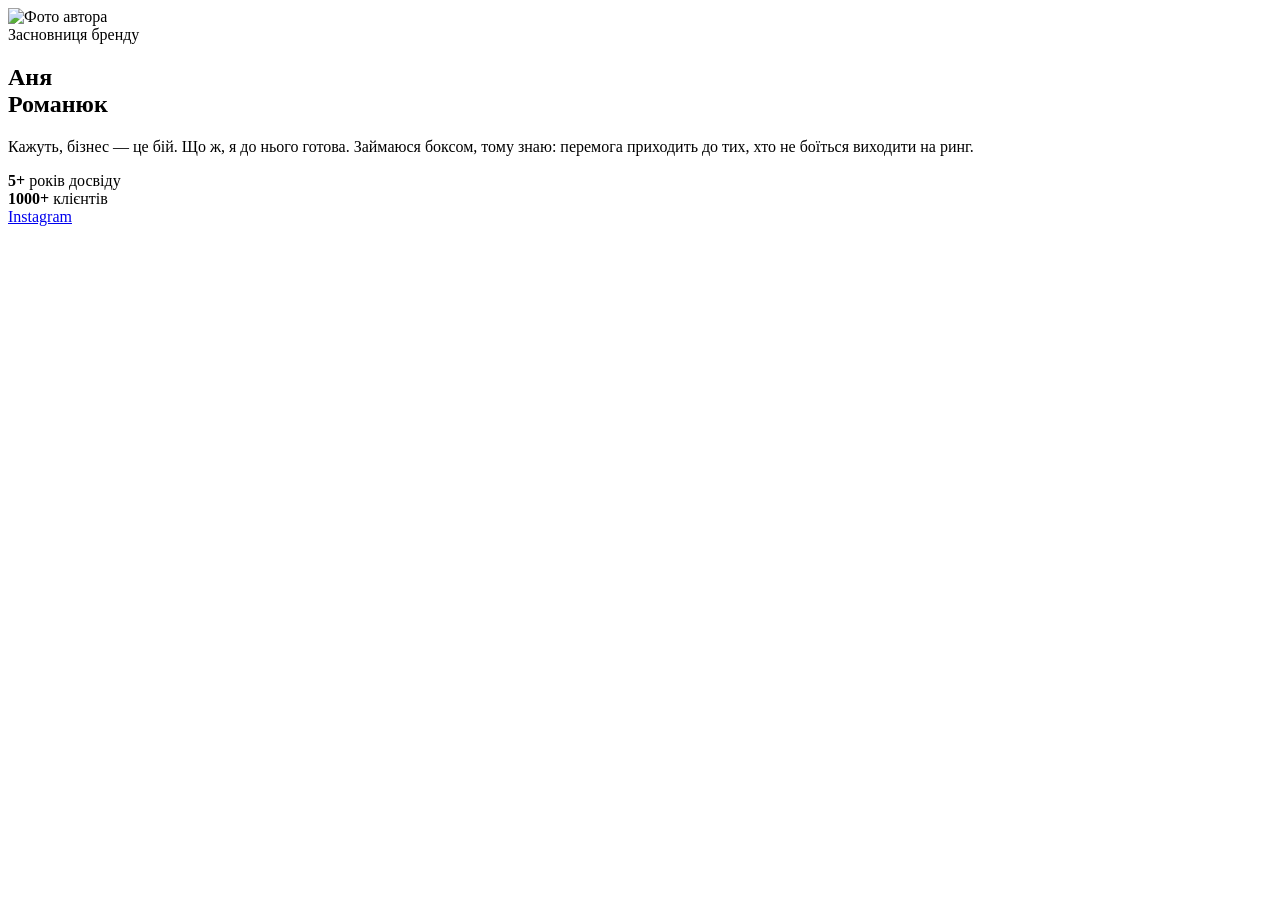
==== anna/indexanna.html @ e592eb0a "Add indexanna.html for author introduction" ====
<!DOCTYPE html>
<html lang="uk">
<head>
    <meta charset="UTF-8">
    <meta name="viewport" content="width=device-width, initial-scale=1.0">
    <title>Знайомство з автором</title>
    <link rel="stylesheet" href="style.css">
</head>
<body>

    <section class="about-card">
        <div class="image-container">
            <img src="https://via.placeholder.com/400x500" alt="Фото автора">
        </div>
        
        <div class="content">
            <span class="subtitle">Засновниця бренду</span>
            <h1>Аня <br><span>Романюк</span></h1>
            <p>
Кажуть, бізнес — це бій. Що ж, я до нього готова. Займаюся боксом, тому знаю: перемога приходить до тих, хто не боїться виходити на ринг.            </p>
            
            <div class="stats">
                <div class="stat-item">
                    <strong>5+</strong>
                    <span>років досвіду</span>
                </div>
                <div class="stat-item">
                    <strong>1000+</strong>
                    <span>клієнтів</span>
                </div>
            </div>

            <div class="cta-group">
                <a href="#" class="btn btn-outline">Instagram</a>
            </div>
        </div>
    </section>

</body>
</html>
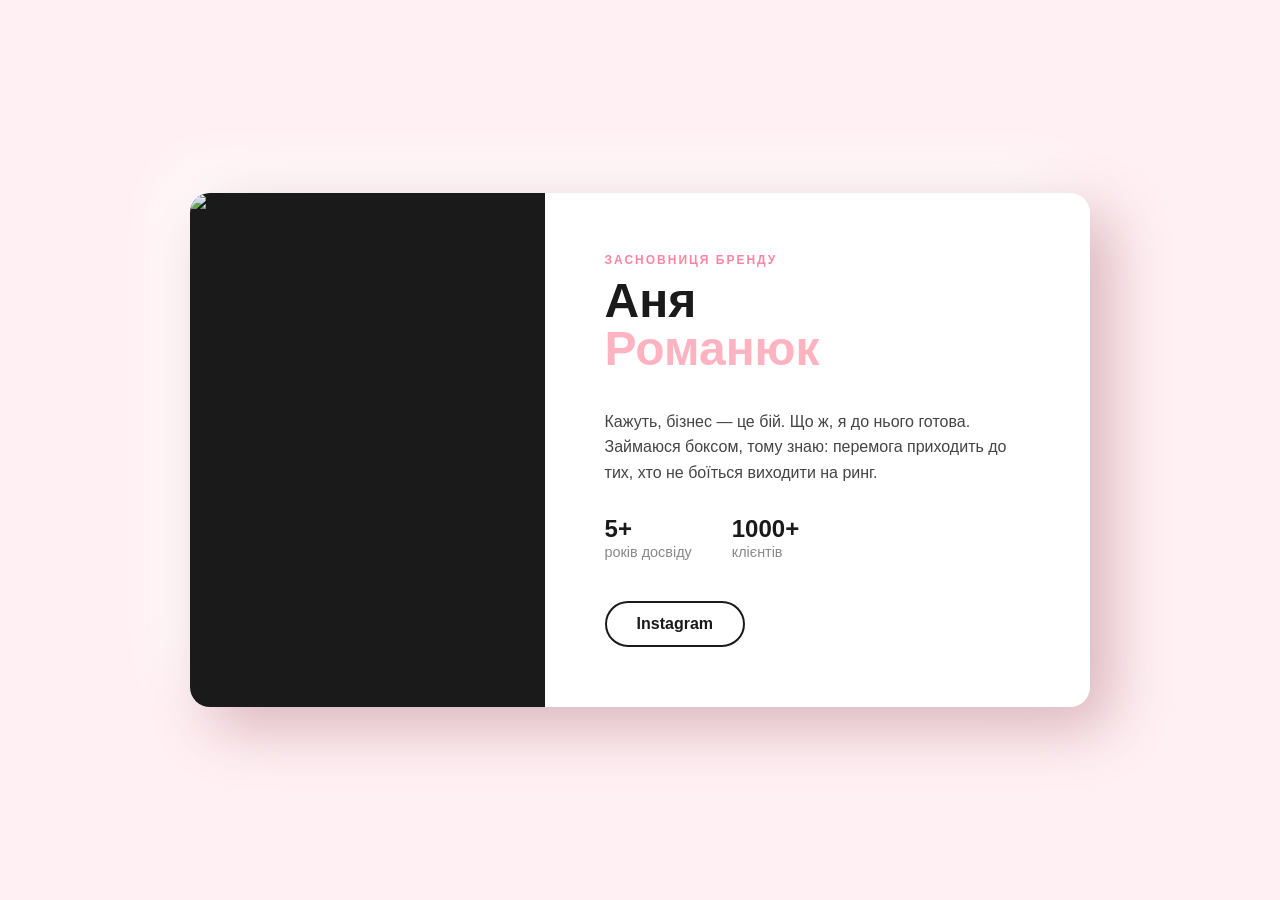
==== commit c989b493: "Change stylesheet link to annaz.css" ====
--- a/anna/indexanna.html
+++ b/anna/indexanna.html
@@ -4,7 +4,7 @@
     <meta charset="UTF-8">
     <meta name="viewport" content="width=device-width, initial-scale=1.0">
     <title>Знайомство з автором</title>
-    <link rel="stylesheet" href="style.css">
+    <link rel="stylesheet" href="annaz.css">
 </head>
 <body>
 
--- a/anna/annaz.css
+++ b/anna/annaz.css
@@ -0,0 +1,138 @@
+/* Основні налаштування */
+body {
+    margin: 0;
+    padding: 0;
+    display: flex;
+    justify-content: center;
+    align-items: center;
+    min-height: 100vh;
+    background-color: #fff0f3; /* Дуже світлий рожевий для фону */
+    font-family: 'Segoe UI', Tahoma, Geneva, Verdana, sans-serif;
+    color: #1a1a1a;
+}
+
+/* Картка профілю */
+.about-card {
+    display: flex;
+    max-width: 900px;
+    background: #ffffff;
+    border-radius: 20px;
+    overflow: hidden;
+    box-shadow: 20px 20px 60px #d9b3bb, -20px -20px 60px #ffffff;
+    margin: 20px;
+}
+
+/* Контейнер для фото */
+.image-container {
+    flex: 1;
+    background-color: #1a1a1a;
+    min-width: 350px;
+}
+
+.image-container img {
+    width: 100%;
+    height: 100%;
+    object-fit: cover;
+    display: block;
+    filter: grayscale(20%);
+    transition: 0.5s;
+}
+
+.image-container img:hover {
+    filter: grayscale(0%);
+}
+
+/* Контентна частина */
+.content {
+    flex: 1.2;
+    padding: 60px;
+    display: flex;
+    flex-direction: column;
+    justify-content: center;
+}
+
+.subtitle {
+    text-transform: uppercase;
+    letter-spacing: 2px;
+    font-size: 12px;
+    color: #ff85a2; /* Акцентний рожевий */
+    font-weight: bold;
+    margin-bottom: 10px;
+}
+
+h1 {
+    font-size: 3rem;
+    line-height: 1;
+    margin: 0 0 20px 0;
+    color: #1a1a1a;
+}
+
+h1 span {
+    color: #ffb3c1; /* Світло-рожевий для прізвища */
+}
+
+p {
+    line-height: 1.6;
+    color: #444;
+    margin-bottom: 30px;
+}
+
+/* Статистика */
+.stats {
+    display: flex;
+    gap: 40px;
+    margin-bottom: 40px;
+}
+
+.stat-item strong {
+    display: block;
+    font-size: 1.5rem;
+    color: #1a1a1a;
+}
+
+.stat-item span {
+    font-size: 0.9rem;
+    color: #888;
+}
+
+/* Кнопки */
+.cta-group {
+    display: flex;
+    gap: 15px;
+}
+
+.btn {
+    padding: 12px 30px;
+    text-decoration: none;
+    border-radius: 50px;
+    font-weight: 600;
+    transition: 0.3s;
+}
+
+.btn-black {
+    background: #1a1a1a;
+    color: #fff;
+}
+
+.btn-black:hover {
+    background: #ff85a2;
+}
+
+.btn-outline {
+    border: 2px solid #1a1a1a;
+    color: #1a1a1a;
+}
+
+.btn-outline:hover {
+    background: #ffe5ec;
+}
+
+/* Адаптивність для мобілок */
+@media (max-width: 768px) {
+    .about-card {
+        flex-direction: column;
+    }
+    .content {
+        padding: 40px 30px;
+    }
+}
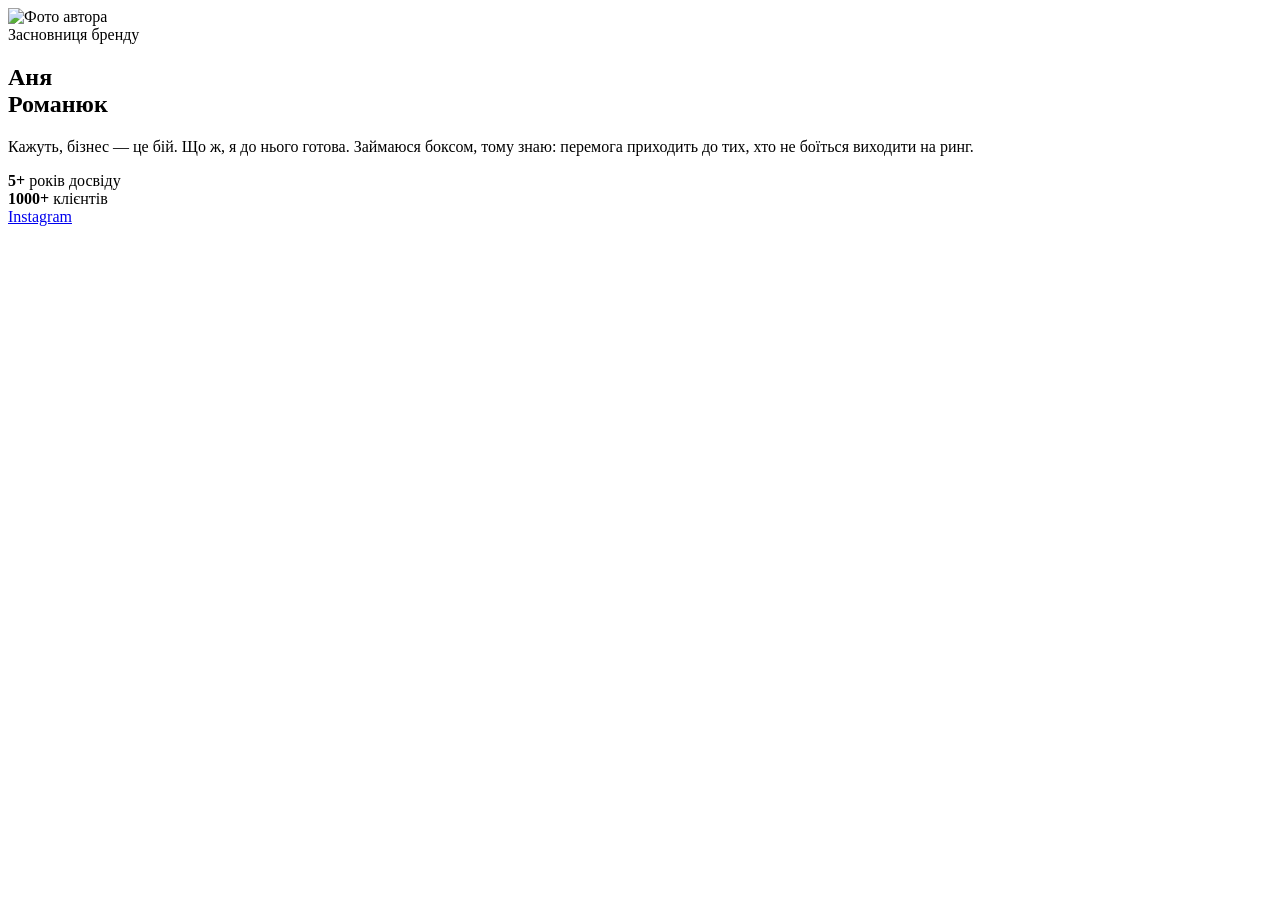
==== commit e385df83: "Change stylesheet link from annaz.css to vika.css" ====
--- a/anna/indexanna.html
+++ b/anna/indexanna.html
@@ -4,7 +4,7 @@
     <meta charset="UTF-8">
     <meta name="viewport" content="width=device-width, initial-scale=1.0">
     <title>Знайомство з автором</title>
-    <link rel="stylesheet" href="annaz.css">
+    <link rel="stylesheet" href="vika.css">
 </head>
 <body>
 
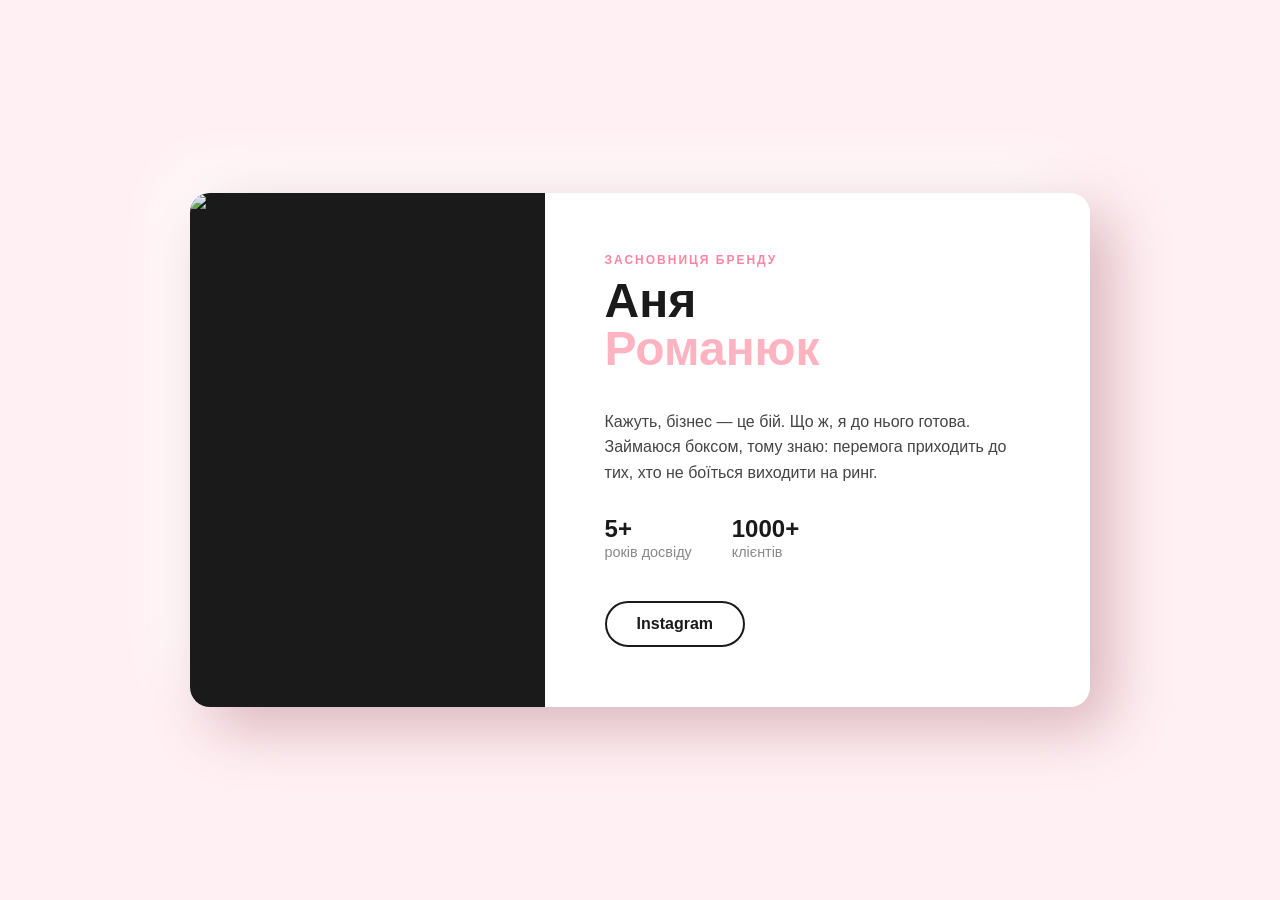
==== commit 4fe1d139: "Change stylesheet link to annaz.css" ====
--- a/anna/indexanna.html
+++ b/anna/indexanna.html
@@ -4,7 +4,7 @@
     <meta charset="UTF-8">
     <meta name="viewport" content="width=device-width, initial-scale=1.0">
     <title>Знайомство з автором</title>
-    <link rel="stylesheet" href="vika.css">
+    <link rel="stylesheet" href="annaz.css">
 </head>
 <body>
 
--- a/anna/annaz.css
+++ b/anna/annaz.css
@@ -0,0 +1,138 @@
+/* Основні налаштування */
+body {
+    margin: 0;
+    padding: 0;
+    display: flex;
+    justify-content: center;
+    align-items: center;
+    min-height: 100vh;
+    background-color: #fff0f3; /* Дуже світлий рожевий для фону */
+    font-family: 'Segoe UI', Tahoma, Geneva, Verdana, sans-serif;
+    color: #1a1a1a;
+}
+
+/* Картка профілю */
+.about-card {
+    display: flex;
+    max-width: 900px;
+    background: #ffffff;
+    border-radius: 20px;
+    overflow: hidden;
+    box-shadow: 20px 20px 60px #d9b3bb, -20px -20px 60px #ffffff;
+    margin: 20px;
+}
+
+/* Контейнер для фото */
+.image-container {
+    flex: 1;
+    background-color: #1a1a1a;
+    min-width: 350px;
+}
+
+.image-container img {
+    width: 100%;
+    height: 100%;
+    object-fit: cover;
+    display: block;
+    filter: grayscale(20%);
+    transition: 0.5s;
+}
+
+.image-container img:hover {
+    filter: grayscale(0%);
+}
+
+/* Контентна частина */
+.content {
+    flex: 1.2;
+    padding: 60px;
+    display: flex;
+    flex-direction: column;
+    justify-content: center;
+}
+
+.subtitle {
+    text-transform: uppercase;
+    letter-spacing: 2px;
+    font-size: 12px;
+    color: #ff85a2; /* Акцентний рожевий */
+    font-weight: bold;
+    margin-bottom: 10px;
+}
+
+h1 {
+    font-size: 3rem;
+    line-height: 1;
+    margin: 0 0 20px 0;
+    color: #1a1a1a;
+}
+
+h1 span {
+    color: #ffb3c1; /* Світло-рожевий для прізвища */
+}
+
+p {
+    line-height: 1.6;
+    color: #444;
+    margin-bottom: 30px;
+}
+
+/* Статистика */
+.stats {
+    display: flex;
+    gap: 40px;
+    margin-bottom: 40px;
+}
+
+.stat-item strong {
+    display: block;
+    font-size: 1.5rem;
+    color: #1a1a1a;
+}
+
+.stat-item span {
+    font-size: 0.9rem;
+    color: #888;
+}
+
+/* Кнопки */
+.cta-group {
+    display: flex;
+    gap: 15px;
+}
+
+.btn {
+    padding: 12px 30px;
+    text-decoration: none;
+    border-radius: 50px;
+    font-weight: 600;
+    transition: 0.3s;
+}
+
+.btn-black {
+    background: #1a1a1a;
+    color: #fff;
+}
+
+.btn-black:hover {
+    background: #ff85a2;
+}
+
+.btn-outline {
+    border: 2px solid #1a1a1a;
+    color: #1a1a1a;
+}
+
+.btn-outline:hover {
+    background: #ffe5ec;
+}
+
+/* Адаптивність для мобілок */
+@media (max-width: 768px) {
+    .about-card {
+        flex-direction: column;
+    }
+    .content {
+        padding: 40px 30px;
+    }
+}
